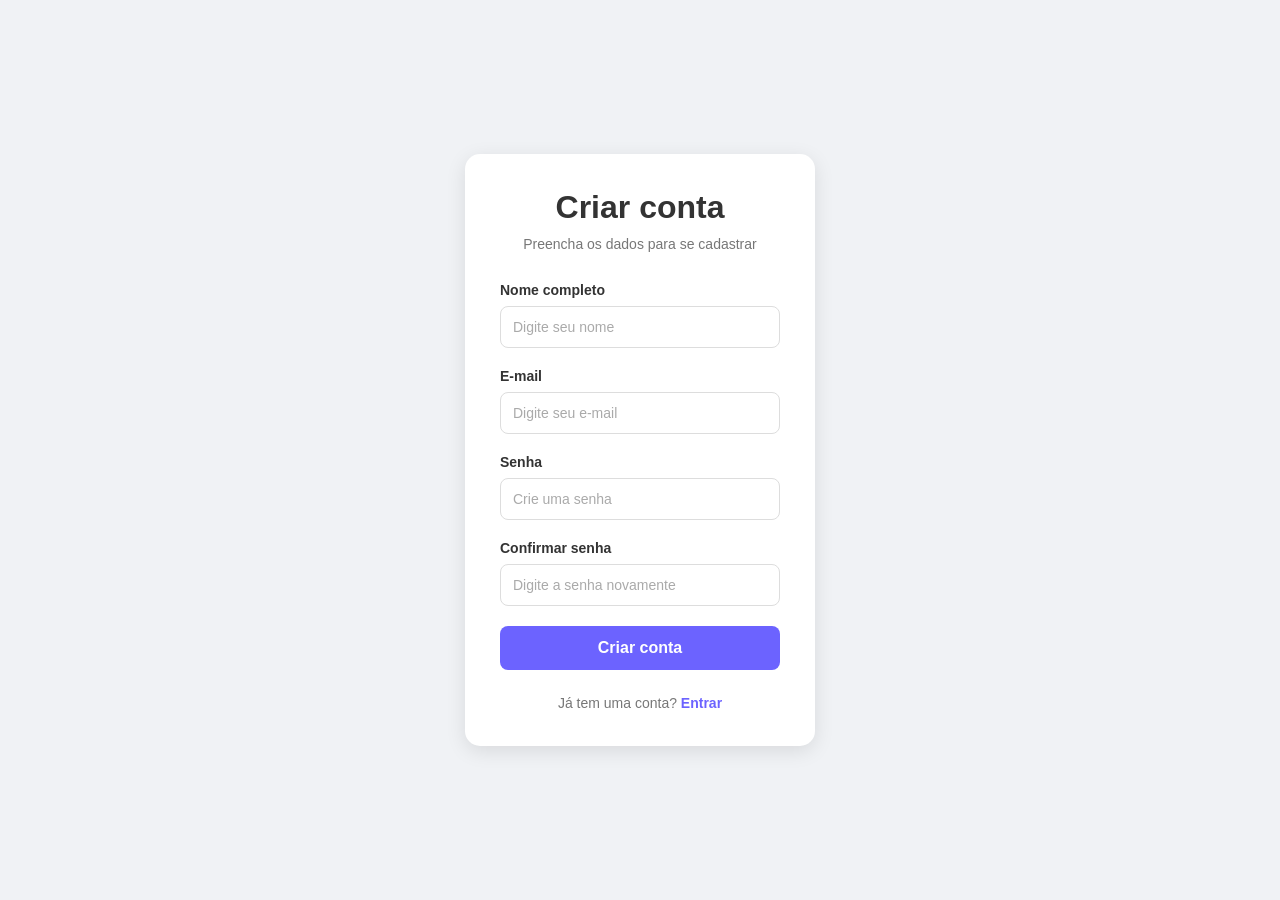
==== planilha-gastos/html/cadastro.html @ a6bffcf5 "login/cadastro" ====
<!DOCTYPE html>
<html lang="pt-br">
<head>
    <meta charset="UTF-8">
    <meta name="viewport" content="width=device-width, initial-scale=1.0">
    <title>Cadastro</title>

    <link rel="stylesheet" href="style.css">
</head>

<body>

    <div class="login-container">

        <h1>Criar conta</h1>
        <p class="subtitulo">Preencha os dados para se cadastrar</p>

        <form id="form-cadastro">

            <div class="campo">
                <label for="nome">Nome completo</label>
                <input
                    type="text"
                    id="nome"
                    placeholder="Digite seu nome"
                    required
                >
            </div>

            <div class="campo">
                <label for="email">E-mail</label>
                <input
                    type="email"
                    id="email"
                    placeholder="Digite seu e-mail"
                    required
                >
            </div>

            <div class="campo">
                <label for="senha">Senha</label>
                <input
                    type="password"
                    id="senha"
                    placeholder="Crie uma senha"
                    minlength="6"
                    required
                >
            </div>

            <div class="campo">
                <label for="confirmar-senha">Confirmar senha</label>
                <input
                    type="password"
                    id="confirmar-senha"
                    placeholder="Digite a senha novamente"
                    minlength="6"
                    required
                >
            </div>

            <button type="submit" class="btn-login">
                Criar conta
            </button>

        </form>

        <p class="cadastro">
            Já tem uma conta?
            <a href="login.html">Entrar</a>
        </p>

    </div>

</body>
</html>
---- planilha-gastos/html/style.css ----
:root {
    --cor-primaria: #6C63FF;
    --cor-primaria-hover: #5148D8;
    --cor-secundaria: #A59EFF;

  
    --cor-fundo: #F0F2F5;
    --cor-container: #FFFFFF;


    --cor-texto: #333333;
    --cor-texto-secundario: #777777;
    --cor-texto-claro: #999999;

  
    --cor-borda: #DDDDDD;
    --cor-foco: #6C63FF;
    --cor-placeholder: #AAAAAA;


    --cor-sombra: rgba(0, 0, 0, 0.10);
    --cor-overlay: rgba(108, 99, 255, 0.08);

    --cor-sucesso: #28A745;
    --cor-erro: #E74C3C;
}

/* Reset */
* {
    margin: 0;
    padding: 0;
    box-sizing: border-box;
    font-family: Arial, sans-serif;
}

/* Página */
body {
    background: var(--cor-fundo);
    min-height: 100vh;
    display: flex;
    justify-content: center;
    align-items: center;
    padding: 20px;
}

/* Container do login */
.login-container {
    background: var(--cor-container);
    width: 350px;
    max-width: 100%;
    padding: 35px;
    border-radius: 15px;
    box-shadow: 0 5px 20px var(--cor-sombra);
}

/* Título */
h1 {
    text-align: center;
    margin-bottom: 10px;
    color: var(--cor-texto);
}

/* Subtítulo */
.subtitulo {
    text-align: center;
    color: var(--cor-texto-secundario);
    margin-bottom: 30px;
    font-size: 14px;
}

/* Campos */
.campo {
    margin-bottom: 20px;
}

.campo label {
    display: block;
    margin-bottom: 8px;
    color: var(--cor-texto);
    font-size: 14px;
    font-weight: 600;
}

.campo input {
    width: 100%;
    padding: 12px;
    border: 1px solid var(--cor-borda);
    border-radius: 8px;
    outline: none;
    font-size: 14px;
    color: var(--cor-texto);
    background: var(--cor-container);
    transition: 0.3s;
}

.campo input::placeholder {
    color: var(--cor-placeholder);
}

.campo input:focus {
    border-color: var(--cor-foco);
    box-shadow: 0 0 0 3px var(--cor-overlay);
}

/* Botão de login */
.btn-login {
    width: 100%;
    padding: 13px;
    background: var(--cor-primaria);
    color: white;
    border: none;
    border-radius: 8px;
    font-size: 16px;
    font-weight: 600;
    cursor: pointer;
    transition: 0.3s;
}

.btn-login:hover {
    background: var(--cor-primaria-hover);
}

/* Cadastro */
.cadastro {
    text-align: center;
    margin-top: 25px;
    font-size: 14px;
    color: var(--cor-texto-secundario);
}

.cadastro a {
    color: var(--cor-primaria);
    text-decoration: none;
    font-weight: bold;
    transition: 0.3s;
}

.cadastro a:hover {
    color: var(--cor-primaria-hover);
    text-decoration: underline;
}

/* Responsividade */
@media (max-width: 400px) {
    .login-container {
        padding: 25px;
    }
}
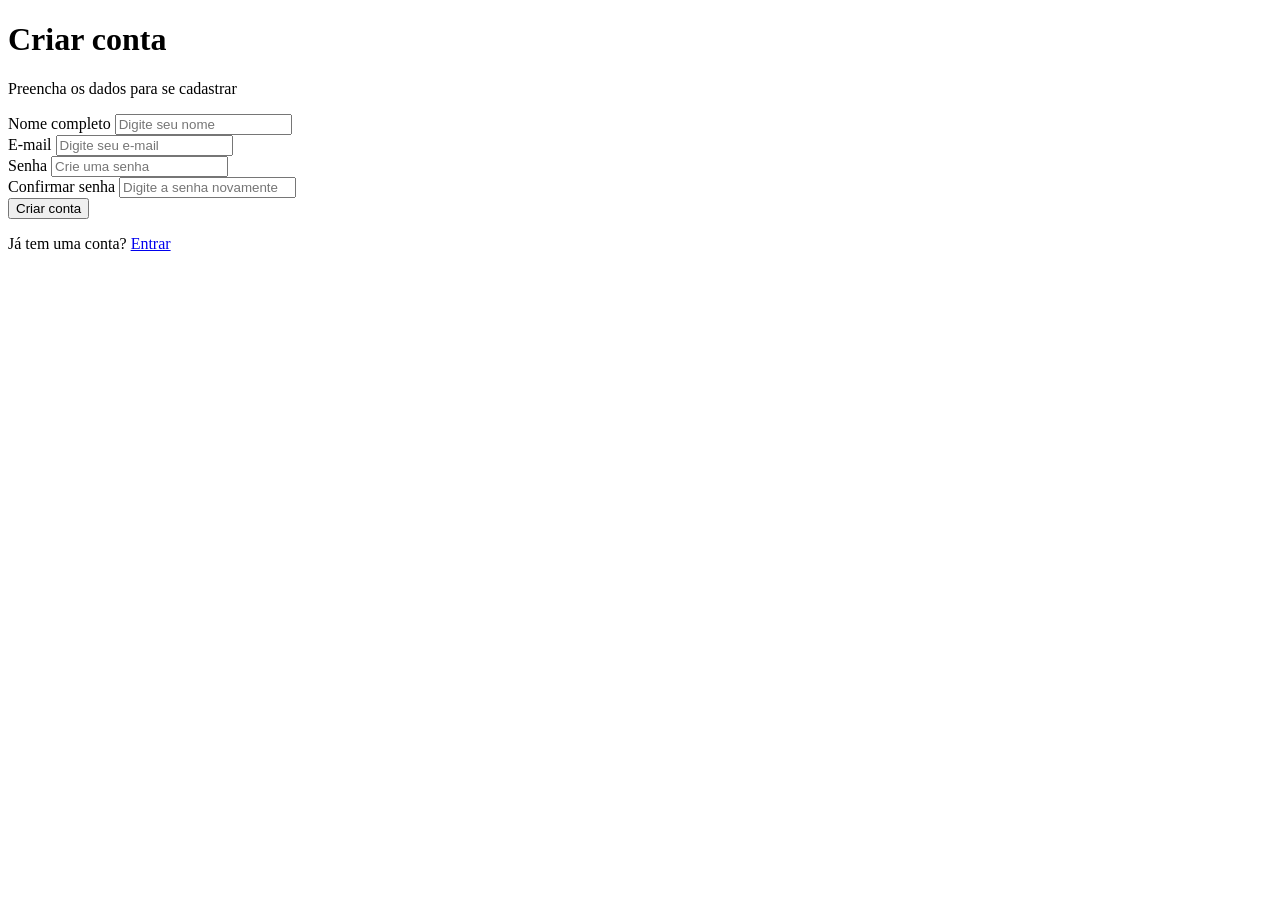
==== commit 493405dd: "login/cadastro organizado" ====
--- a/planilha-gastos/html/cadastro.html
+++ b/planilha-gastos/html/cadastro.html
@@ -6,7 +6,7 @@
     <meta name="viewport" content="width=device-width, initial-scale=1.0">
     <title>Cadastro</title>
 
-    <link rel="stylesheet" href="style.css">
+    <link rel="stylesheet" href="/planilha-gastos/assets/css/style.css">
 </head>
 
 <body>
